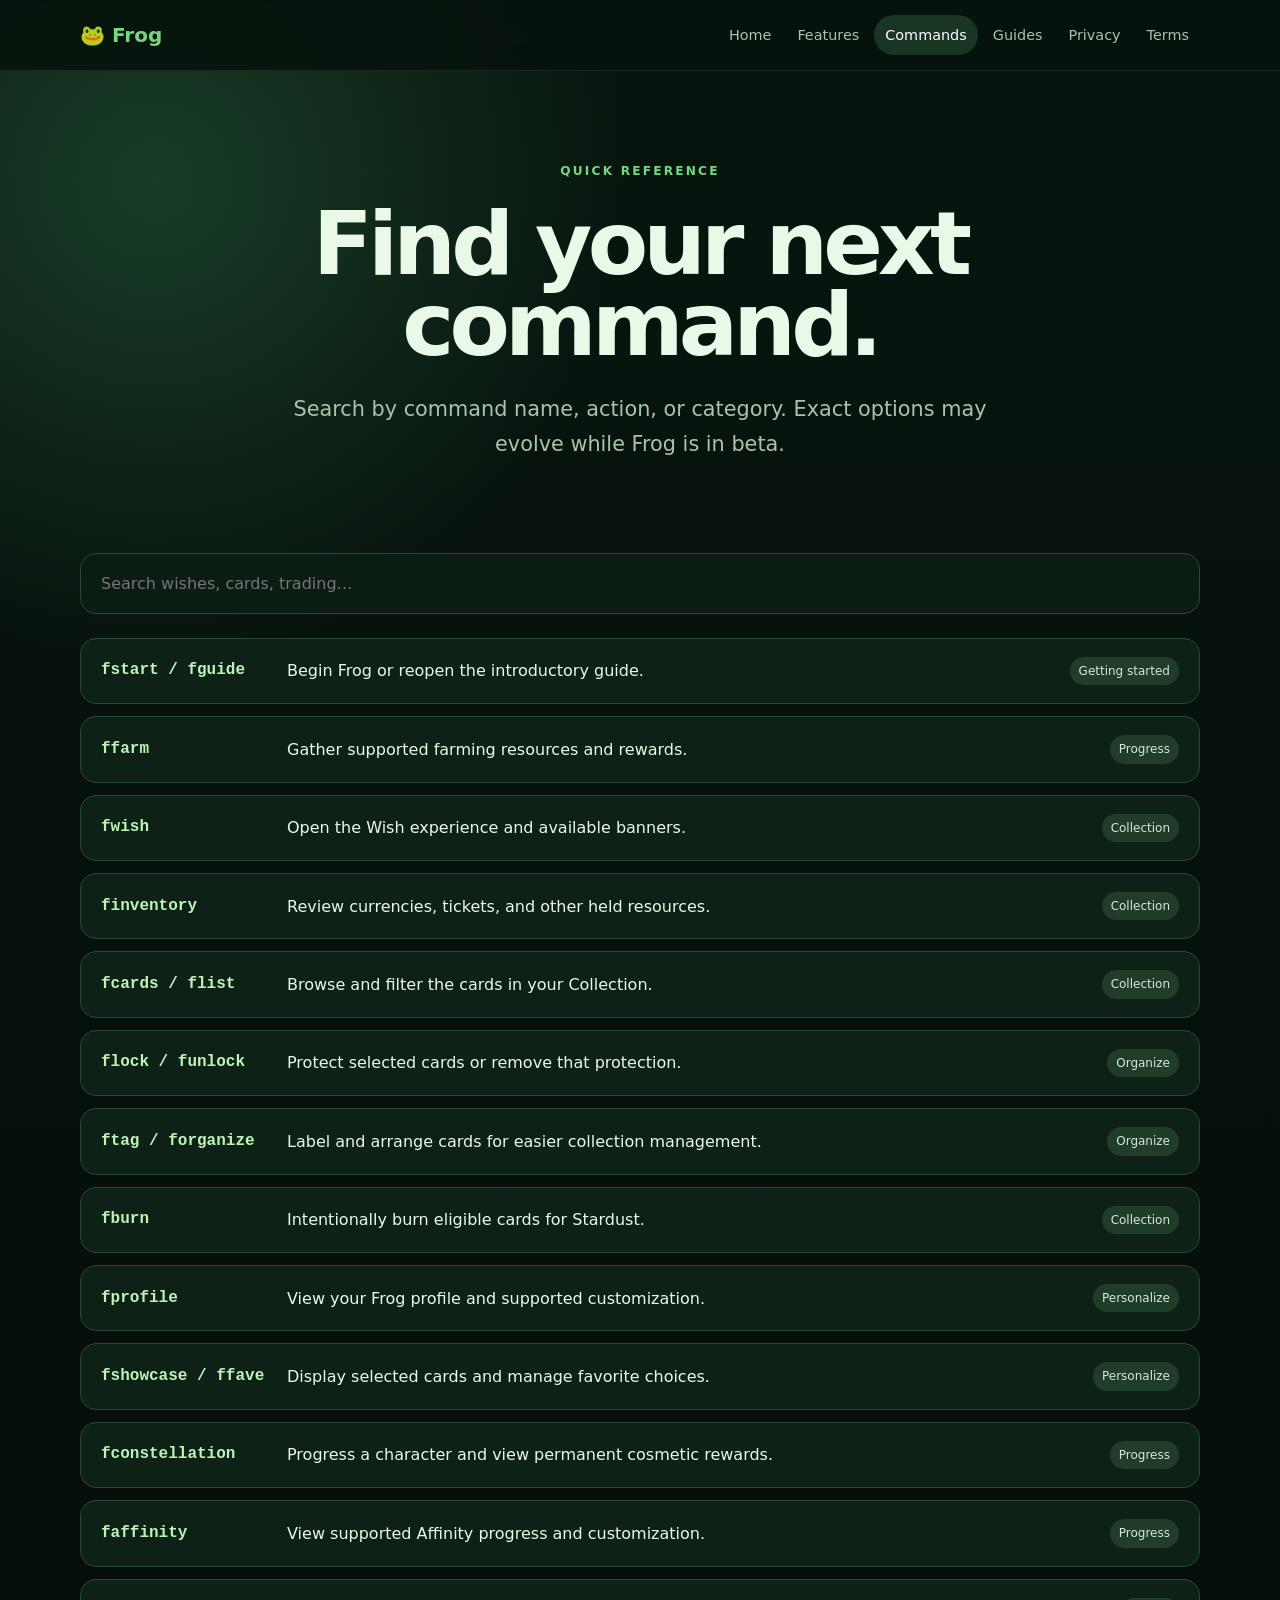
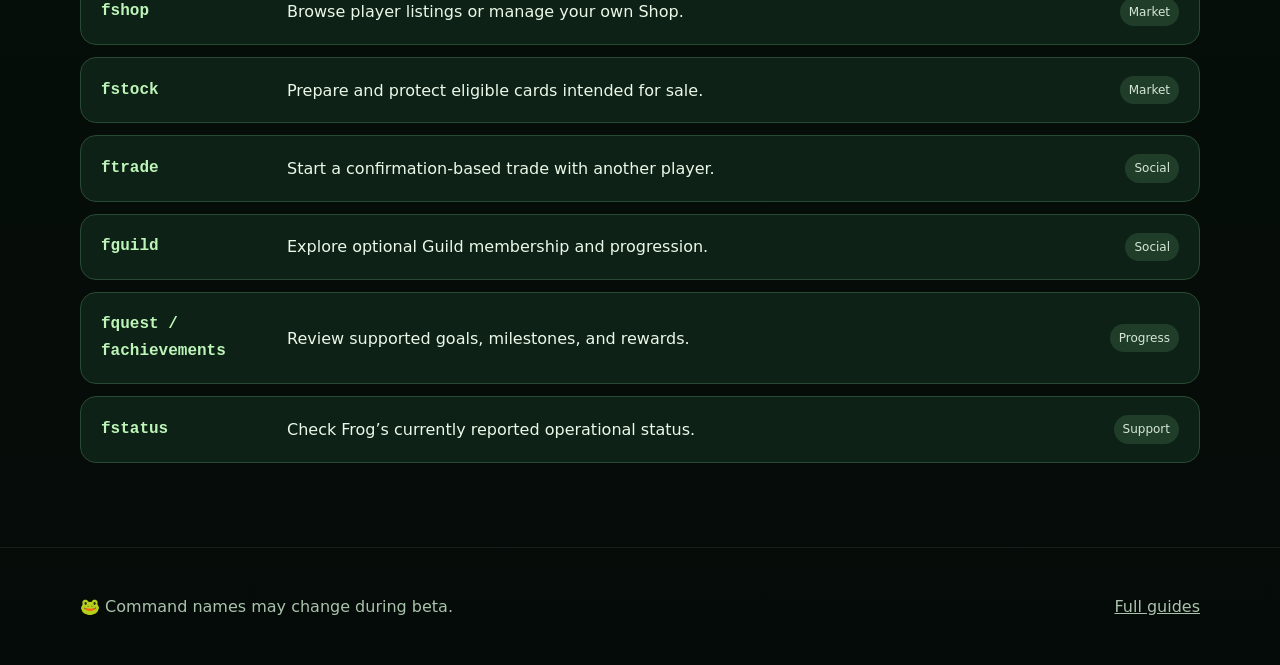
==== commands/index.html @ 8bf9bf47 "Update" ====
<!doctype html><html lang="en"><head><meta charset="utf-8"><meta name="viewport" content="width=device-width,initial-scale=1"><meta name="description" content="A searchable quick reference for Frog commands."><title>Commands — Frog</title><link rel="stylesheet" href="../assets/styles.css"><script defer src="../assets/script.js"></script></head><body><nav class="nav"><div class="wrap"><a class="brand" href="../">🐸 <span>Frog</span></a><div class="links"><a href="../">Home</a><a href="../features/">Features</a><a class="active" href="./">Commands</a><a href="../guides/">Guides</a><a href="../privacy/">Privacy</a><a href="../terms/">Terms</a></div></div></nav><main><header class="page-hero wrap reveal"><div class="eyebrow">Quick reference</div><h1>Find your next<br>command.</h1><p class="lead">Search by command name, action, or category. Exact options may evolve while Frog is in beta.</p></header><section style="padding-top:10px"><div class="wrap"><input class="search" data-command-search type="search" placeholder="Search wishes, cards, trading…" aria-label="Search commands"><div class="commands">
<div class="command reveal" data-command><code>fstart / fguide</code><span>Begin Frog or reopen the introductory guide.</span><span class="tag">Getting started</span></div>
<div class="command reveal" data-command><code>ffarm</code><span>Gather supported farming resources and rewards.</span><span class="tag">Progress</span></div>
<div class="command reveal" data-command><code>fwish</code><span>Open the Wish experience and available banners.</span><span class="tag">Collection</span></div>
<div class="command reveal" data-command><code>finventory</code><span>Review currencies, tickets, and other held resources.</span><span class="tag">Collection</span></div>
<div class="command reveal" data-command><code>fcards / flist</code><span>Browse and filter the cards in your Collection.</span><span class="tag">Collection</span></div>
<div class="command reveal" data-command><code>flock / funlock</code><span>Protect selected cards or remove that protection.</span><span class="tag">Organize</span></div>
<div class="command reveal" data-command><code>ftag / forganize</code><span>Label and arrange cards for easier collection management.</span><span class="tag">Organize</span></div>
<div class="command reveal" data-command><code>fburn</code><span>Intentionally burn eligible cards for Stardust.</span><span class="tag">Collection</span></div>
<div class="command reveal" data-command><code>fprofile</code><span>View your Frog profile and supported customization.</span><span class="tag">Personalize</span></div>
<div class="command reveal" data-command><code>fshowcase / ffave</code><span>Display selected cards and manage favorite choices.</span><span class="tag">Personalize</span></div>
<div class="command reveal" data-command><code>fconstellation</code><span>Progress a character and view permanent cosmetic rewards.</span><span class="tag">Progress</span></div>
<div class="command reveal" data-command><code>faffinity</code><span>View supported Affinity progress and customization.</span><span class="tag">Progress</span></div>
<div class="command reveal" data-command><code>fshop</code><span>Browse player listings or manage your own Shop.</span><span class="tag">Market</span></div>
<div class="command reveal" data-command><code>fstock</code><span>Prepare and protect eligible cards intended for sale.</span><span class="tag">Market</span></div>
<div class="command reveal" data-command><code>ftrade</code><span>Start a confirmation-based trade with another player.</span><span class="tag">Social</span></div>
<div class="command reveal" data-command><code>fguild</code><span>Explore optional Guild membership and progression.</span><span class="tag">Social</span></div>
<div class="command reveal" data-command><code>fquest / fachievements</code><span>Review supported goals, milestones, and rewards.</span><span class="tag">Progress</span></div>
<div class="command reveal" data-command><code>fstatus</code><span>Check Frog’s currently reported operational status.</span><span class="tag">Support</span></div>
</div><div class="empty">No little Frog commands found for that search 🌿</div></div></section></main><footer class="footer"><div class="wrap"><span>🐸 Command names may change during beta.</span><span><a href="../guides/">Full guides</a></span></div></footer></body></html>
---- assets/styles.css ----
:root{--ink:#eaf8e8;--muted:#aac3ac;--deep:#07130d;--panel:#10261a;--line:#284a34;--leaf:#75d681;--mint:#bdf5b9;--gold:#ffd875;--radius:24px}*{box-sizing:border-box}html{scroll-behavior:smooth}body{margin:0;background:radial-gradient(circle at 12% 8%,#183c27 0,transparent 30rem),linear-gradient(180deg,#08150e,#050b08);color:var(--ink);font:16px/1.7 ui-rounded,"Segoe UI",system-ui,sans-serif}a{color:inherit}.wrap{width:min(1120px,calc(100% - 32px));margin:auto}.nav{position:sticky;top:0;z-index:20;background:#07130de8;border-bottom:1px solid #ffffff14;backdrop-filter:blur(16px)}.nav .wrap{min-height:70px;display:flex;align-items:center;justify-content:space-between;gap:24px}.brand{text-decoration:none;font-size:1.25rem;font-weight:900}.brand span{color:var(--leaf)}.links{display:flex;flex-wrap:wrap;gap:4px}.links a{text-decoration:none;color:var(--muted);padding:8px 11px;border-radius:999px;font-size:.9rem}.links a:hover,.links a.active{background:#193523;color:#fff}.hero{min-height:76vh;display:grid;place-items:center;text-align:center;padding:100px 0 70px;position:relative;overflow:hidden}.hero:after{content:"";position:absolute;width:520px;height:520px;border:1px solid #75d6812b;border-radius:50%;box-shadow:0 0 100px #75d68119;z-index:-1}.eyebrow{color:var(--leaf);font-weight:800;letter-spacing:.18em;text-transform:uppercase;font-size:.76rem}h1{font-size:clamp(3rem,8vw,7rem);line-height:.92;margin:.25em 0 .3em;letter-spacing:-.055em}h2{font-size:clamp(2rem,5vw,3.5rem);line-height:1.05;letter-spacing:-.035em;margin:.2em 0 .55em}h3{line-height:1.2}p{color:var(--muted)}.lead{font-size:clamp(1.05rem,2vw,1.3rem);max-width:710px;margin:0 auto 28px}.actions{display:flex;justify-content:center;flex-wrap:wrap;gap:12px}.button{display:inline-block;text-decoration:none;padding:12px 19px;border-radius:999px;background:var(--leaf);color:#09200f;font-weight:900;border:1px solid var(--leaf)}.button.ghost{background:transparent;color:var(--ink);border-color:var(--line)}section{padding:84px 0}.section-head{text-align:center;max-width:720px;margin:0 auto 42px}.grid{display:grid;grid-template-columns:repeat(3,1fr);gap:18px}.card{background:linear-gradient(145deg,#142b1d,#0c1d13);border:1px solid var(--line);border-radius:var(--radius);padding:25px;box-shadow:0 18px 60px #0004}.card p:last-child{margin-bottom:0}.icon{font-size:1.7rem}.rarities{display:grid;grid-template-columns:repeat(4,1fr);gap:16px}.rarity{height:280px;border-radius:26px;display:flex;align-items:flex-end;padding:20px;position:relative;overflow:hidden;border:1px solid #fff3;isolation:isolate;box-shadow:0 20px 60px #0007}.rarity:before{content:"";position:absolute;inset:-80%;background:linear-gradient(110deg,transparent 43%,#fff9 49%,transparent 55%);animation:shine 5s infinite;z-index:-1}.rarity:after{content:"✦  ·  ✧";position:absolute;top:17px;right:17px;letter-spacing:.45em;animation:twinkle 2.3s ease-in-out infinite}.rarity strong{font-size:2.3rem;letter-spacing:.08em;text-shadow:0 2px 15px #000}.r{background:linear-gradient(145deg,#53645a,#17241c)}.sr{background:linear-gradient(145deg,#5cb7b2,#12363a)}.ssr{background:linear-gradient(145deg,#b476d7,#38204f)}.mr{background:conic-gradient(from 180deg at 50% 30%,#ffd86a,#ff8fd7,#8adfff,#b2ff9e,#ffd86a);color:#162018}.mr:before{animation-duration:2.8s}.note{border-left:3px solid var(--leaf);padding:10px 18px;background:#10261a;border-radius:0 12px 12px 0}.page-hero{text-align:center;padding:90px 0 52px}.page-hero h1{font-size:clamp(2.6rem,7vw,5.5rem)}.prose{width:min(800px,calc(100% - 32px));margin:auto}.prose section{padding:32px 0;border-bottom:1px solid #ffffff14}.prose h2{font-size:1.7rem}.prose li{color:var(--muted);margin:.4em 0}.search{width:100%;padding:16px 20px;border-radius:16px;border:1px solid var(--line);background:#0b1d12;color:#fff;font:inherit;outline:none;margin:0 0 24px}.search:focus{border-color:var(--leaf);box-shadow:0 0 0 4px #75d68118}.commands{display:grid;gap:12px}.command{display:grid;grid-template-columns:170px 1fr auto;gap:16px;align-items:center;padding:18px 20px;border:1px solid var(--line);background:#0e2116;border-radius:16px}.command code{color:var(--mint);font-weight:900}.tag{font-size:.75rem;color:#d6e7d7;background:#203d2a;padding:4px 9px;border-radius:999px}.empty{text-align:center;padding:40px;display:none}.reveal{opacity:0;transform:translateY(26px);transition:.75s ease}.reveal.visible{opacity:1;transform:none}.footer{padding:45px 0;border-top:1px solid #ffffff14;color:var(--muted)}.footer .wrap{display:flex;justify-content:space-between;gap:20px;flex-wrap:wrap}.footer a{color:var(--muted)}@keyframes shine{0%,25%{transform:translateX(-35%) rotate(0)}60%,100%{transform:translateX(35%) rotate(0)}}@keyframes twinkle{50%{opacity:.35;transform:scale(.88)}}@media(max-width:800px){.nav .wrap{padding:12px 0;align-items:flex-start;flex-direction:column;gap:5px}.links a{font-size:.78rem;padding:5px 7px}.grid{grid-template-columns:1fr}.rarities{grid-template-columns:1fr 1fr}.rarity{height:220px}.command{grid-template-columns:1fr}.tag{justify-self:start}.hero{min-height:68vh}}@media(prefers-reduced-motion:reduce){*{scroll-behavior:auto!important}.reveal{opacity:1;transform:none;transition:none}.rarity:before,.rarity:after{animation:none}}
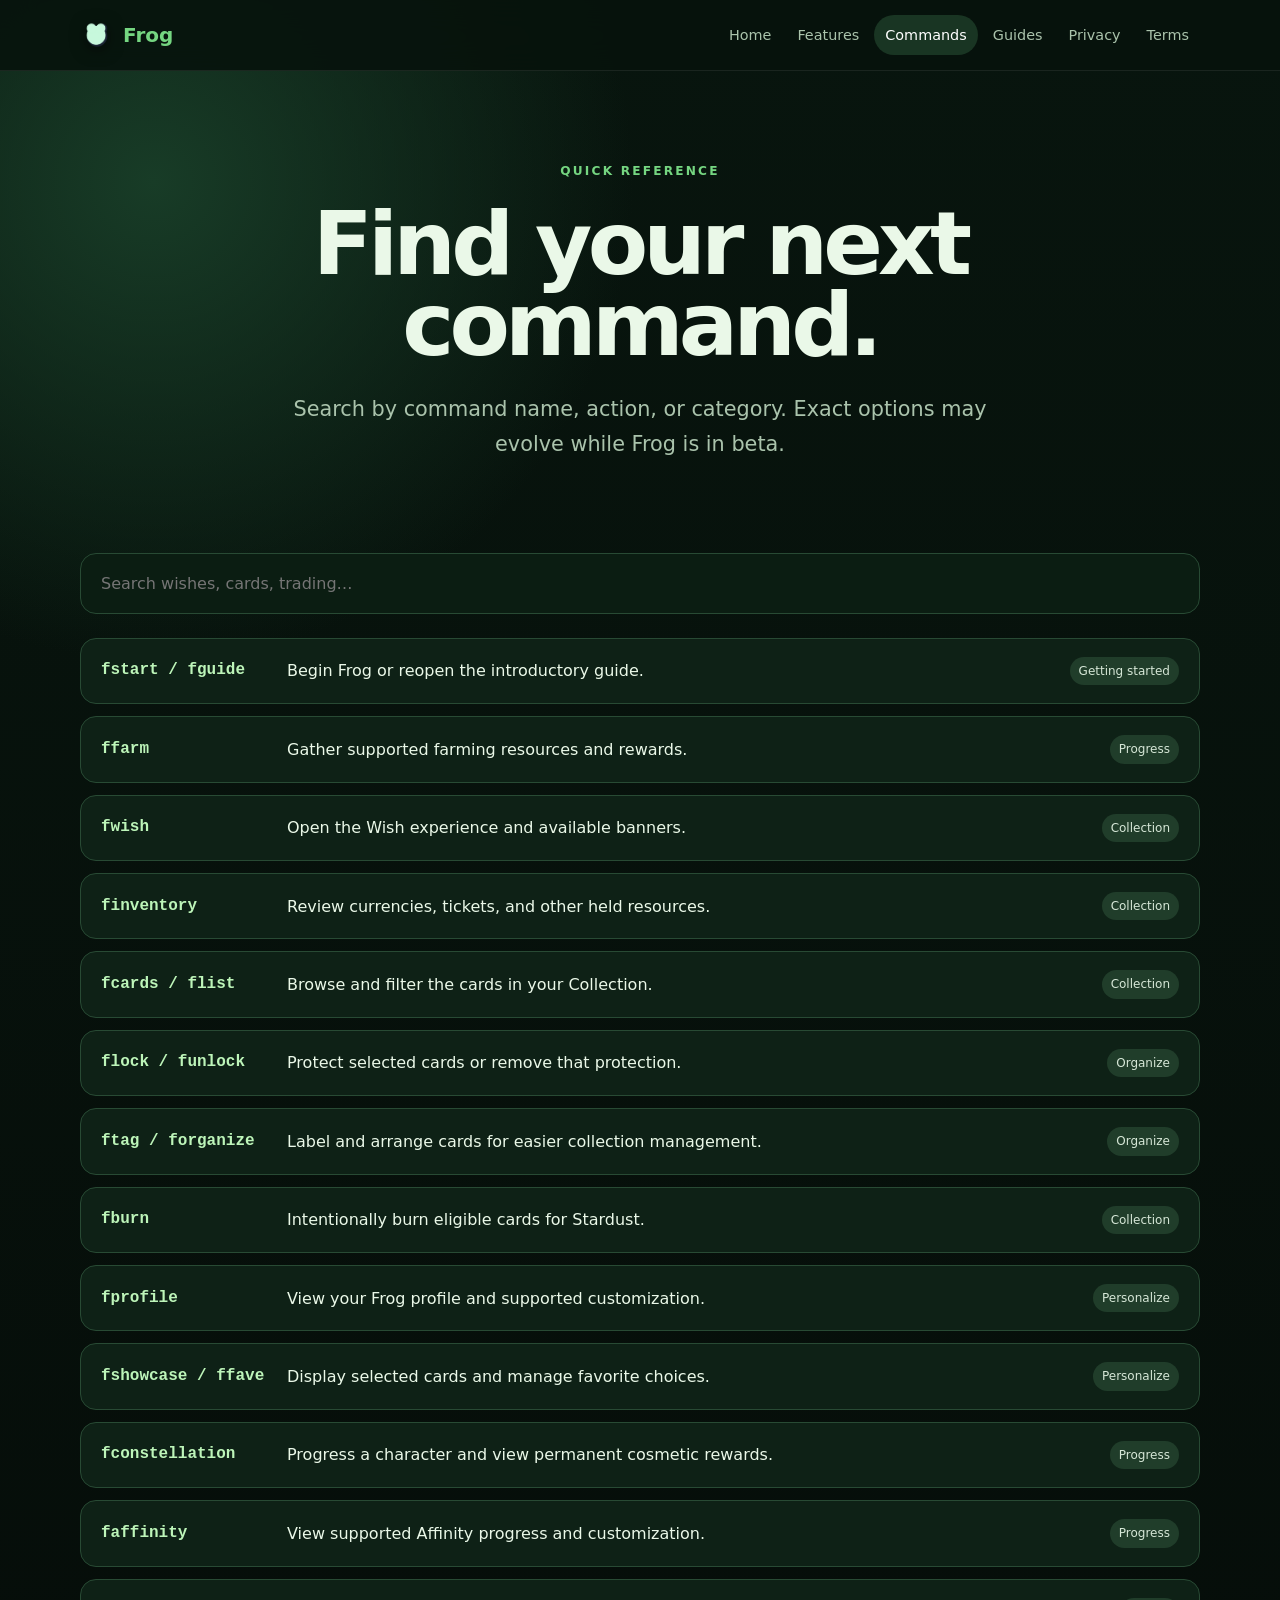
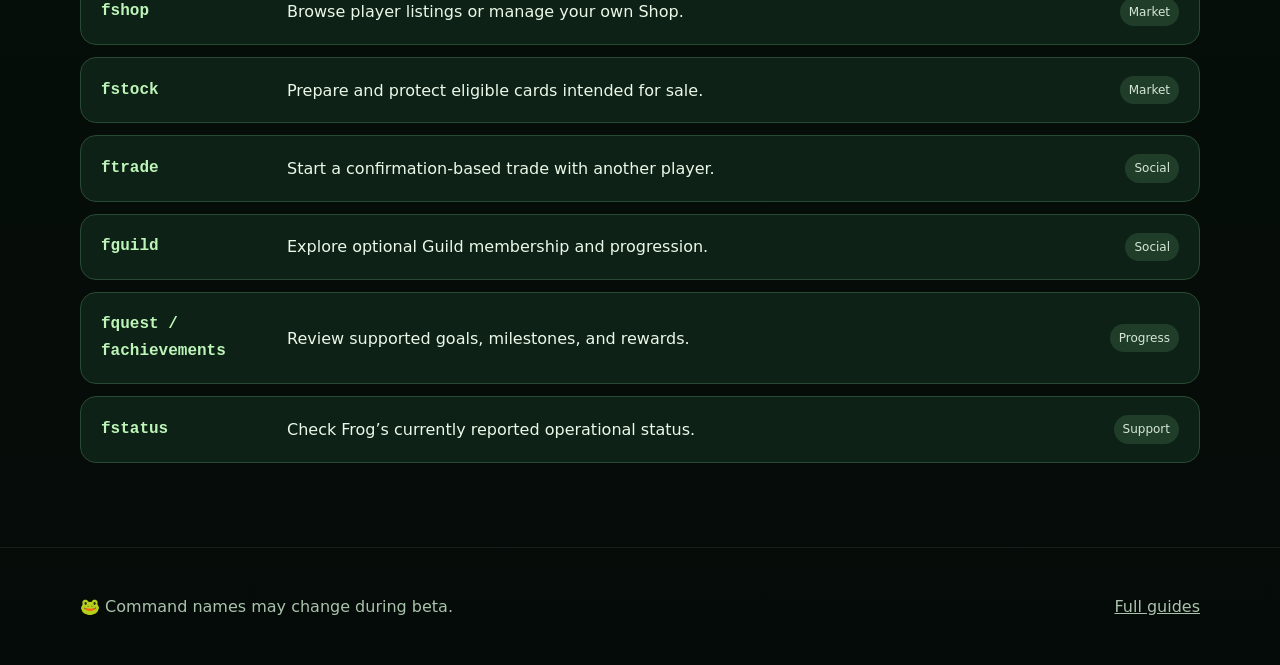
==== commit 83b5b6ab: "2" ====
--- a/commands/index.html
+++ b/commands/index.html
@@ -1,4 +1,4 @@
-<!doctype html><html lang="en"><head><meta charset="utf-8"><meta name="viewport" content="width=device-width,initial-scale=1"><meta name="description" content="A searchable quick reference for Frog commands."><title>Commands — Frog</title><link rel="stylesheet" href="../assets/styles.css"><script defer src="../assets/script.js"></script></head><body><nav class="nav"><div class="wrap"><a class="brand" href="../">🐸 <span>Frog</span></a><div class="links"><a href="../">Home</a><a href="../features/">Features</a><a class="active" href="./">Commands</a><a href="../guides/">Guides</a><a href="../privacy/">Privacy</a><a href="../terms/">Terms</a></div></div></nav><main><header class="page-hero wrap reveal"><div class="eyebrow">Quick reference</div><h1>Find your next<br>command.</h1><p class="lead">Search by command name, action, or category. Exact options may evolve while Frog is in beta.</p></header><section style="padding-top:10px"><div class="wrap"><input class="search" data-command-search type="search" placeholder="Search wishes, cards, trading…" aria-label="Search commands"><div class="commands">
+<!doctype html><html lang="en"><head><meta charset="utf-8"><meta name="viewport" content="width=device-width,initial-scale=1"><meta name="description" content="A searchable quick reference for Frog commands."><title>Commands — Frog</title><link rel="icon" type="image/png" href="../assets/frogstamp.png"><link rel="apple-touch-icon" href="../assets/frogstamp.png"><link rel="stylesheet" href="../assets/styles.css"><link rel="stylesheet" href="../assets/icons.css"><script defer src="../assets/script.js"></script></head><body><nav class="nav"><div class="wrap"><a class="brand" href="../"><img class="brand-logo" src="../assets/frogstamp.png" alt=""><span>Frog</span></a><div class="links"><a href="../">Home</a><a href="../features/">Features</a><a class="active" href="./">Commands</a><a href="../guides/">Guides</a><a href="../privacy/">Privacy</a><a href="../terms/">Terms</a></div></div></nav><main><header class="page-hero wrap reveal"><div class="eyebrow">Quick reference</div><h1>Find your next<br>command.</h1><p class="lead">Search by command name, action, or category. Exact options may evolve while Frog is in beta.</p></header><section style="padding-top:10px"><div class="wrap"><input class="search" data-command-search type="search" placeholder="Search wishes, cards, trading…" aria-label="Search commands"><div class="commands">
 <div class="command reveal" data-command><code>fstart / fguide</code><span>Begin Frog or reopen the introductory guide.</span><span class="tag">Getting started</span></div>
 <div class="command reveal" data-command><code>ffarm</code><span>Gather supported farming resources and rewards.</span><span class="tag">Progress</span></div>
 <div class="command reveal" data-command><code>fwish</code><span>Open the Wish experience and available banners.</span><span class="tag">Collection</span></div>
--- a/assets/icons.css
+++ b/assets/icons.css
@@ -0,0 +1,9 @@
+.brand { display:inline-flex; align-items:center; gap:9px; }
+.brand-logo { width:34px; height:34px; object-fit:contain; filter:drop-shadow(0 3px 8px #0008); }
+.rarity-icon { position:absolute; inset:14px; width:calc(100% - 28px); height:calc(100% - 28px); object-fit:contain; z-index:0; filter:drop-shadow(0 12px 24px #0007); transition:transform .35s ease; }
+.rarity:hover .rarity-icon { transform:scale(1.045); }
+.rarity:before { z-index:1; pointer-events:none; }
+.rarity:after { z-index:2; pointer-events:none; }
+.r,.sr,.ssr,.mr { background:#0c1710; }
+.mr { color:var(--ink); }
+.rarity-label { position:absolute; left:20px; bottom:16px; z-index:2; padding:5px 10px; border:1px solid #ffffff30; border-radius:999px; background:#07130dcc; color:#fff; font-size:.8rem; font-weight:900; letter-spacing:.18em; }
